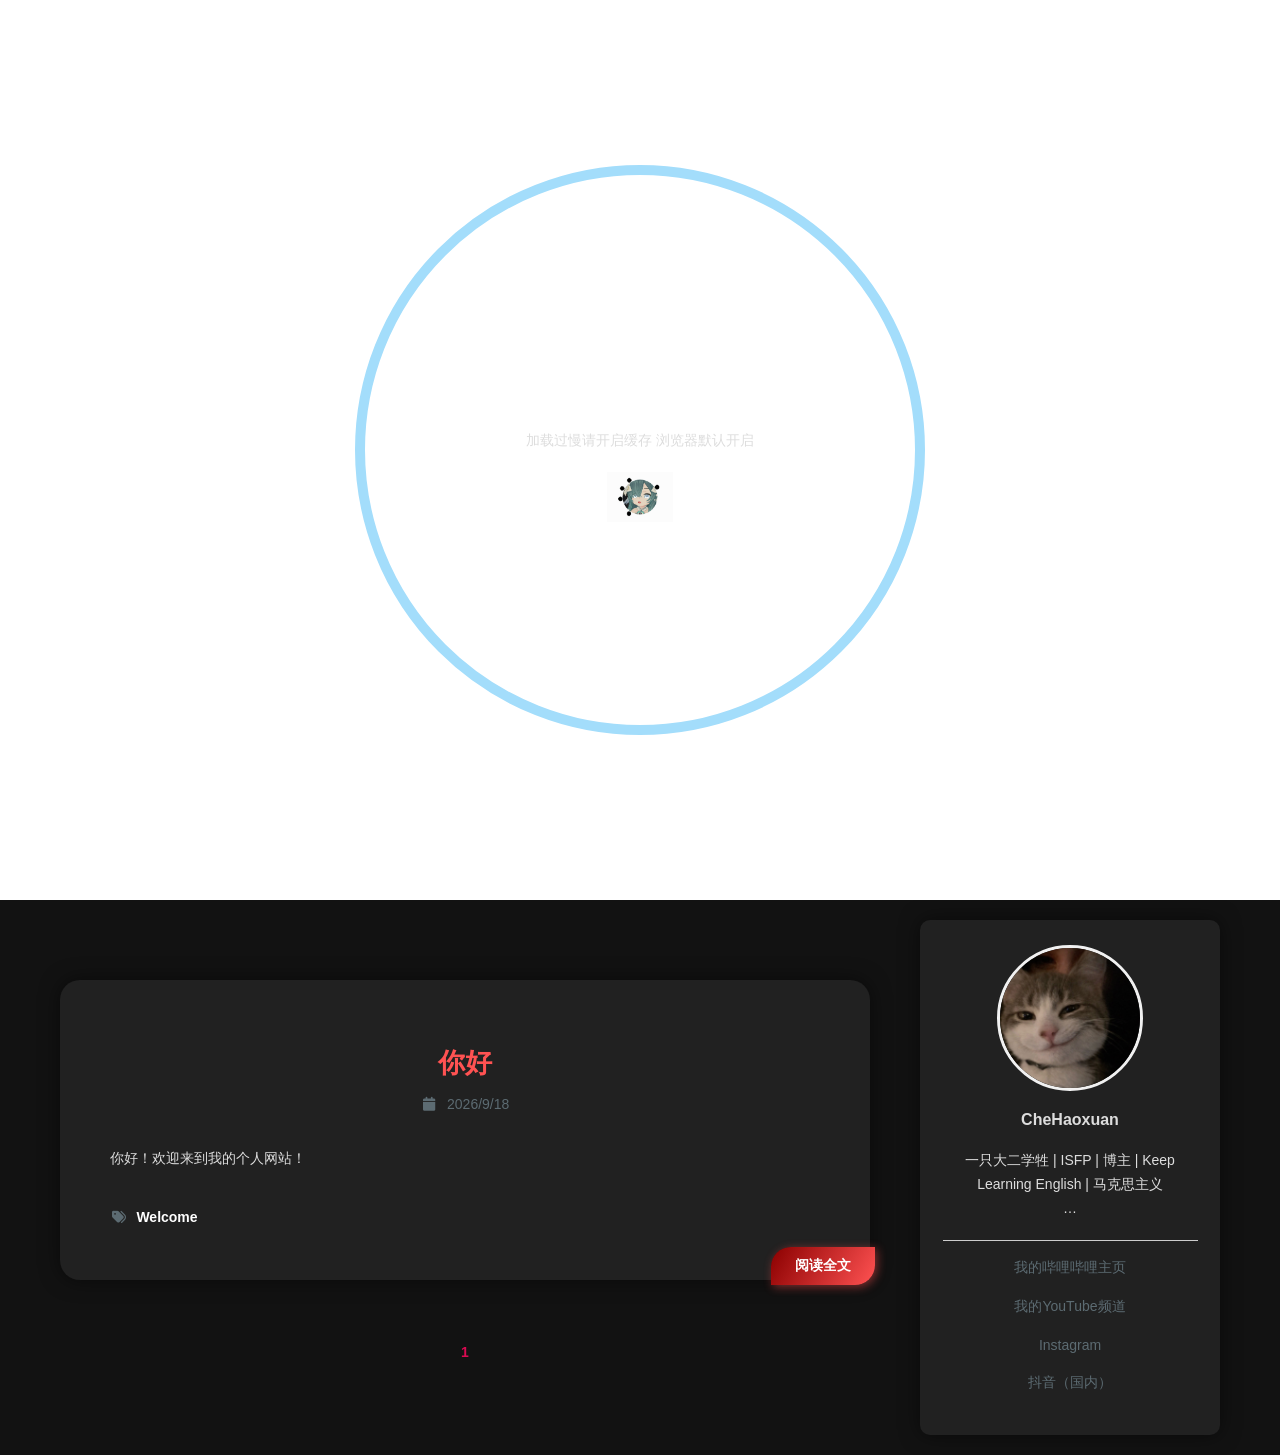
==== index.html @ 2964b4af "Site updated: 2026-09-19 12:58:02" ====
<!DOCTYPE html>
<html lang="zh">
<head>
    <meta charset="utf-8" />
    <title>Che&#39;s Terminal</title>
    <meta name="author" content="CheHaoxuan" />
    <meta name="description" content="向着星辰与深渊，欢迎来到车车的个人博客网站。" />
    <meta name="keywords" content="" />
    <meta
        name="viewport"
        content="width=device-width, initial-scale=1.0, maximum-scale=1.0, user-scalable=0"
    />
    <link rel="icon" href="/images/avatar.jpg" />
    <link rel="preconnect" href="https://s4.zstatic.net" />
<script src="https://s4.zstatic.net/ajax/libs/vue/3.3.7/vue.global.prod.min.js"></script>
<link rel="stylesheet" href="https://s4.zstatic.net/ajax/libs/font-awesome/6.4.2/css/all.min.css" />
<link rel="preconnect" href="https://fonts.googleapis.cn" />
<link rel="preconnect" href="https://fonts.gstatic.cn" crossorigin />
<link
    rel="stylesheet"
    href="https://fonts.googleapis.cn/css2?family=Fira+Code:wght@400;500;600;700&family=Lexend:wght@400;500;600;700;800;900&family=Noto+Sans+SC:wght@400;500;600;700;800;900&display=swap"
/>
<script> const mixins = {}; </script>

<script src="https://polyfill.alicdn.com/v3/polyfill.min.js?features=default"></script>


<script src="https://s4.zstatic.net/ajax/libs/highlight.js/11.9.0/highlight.min.js"></script>
<script src="https://s4.zstatic.net/ajax/libs/highlightjs-line-numbers.js/2.8.0/highlightjs-line-numbers.min.js"></script>
<link
    rel="stylesheet"
    href="https://s4.zstatic.net/ajax/libs/highlight.js/11.9.0/styles/github.min.css"
/>
<script src="/js/lib/highlight.js"></script>



<script src="/js/lib/preview.js"></script>





<script src="/js/lib/home.js"></script>

<link rel="stylesheet" href="/css/main.css" />

<meta name="generator" content="Hexo 8.1.2"></head>
<body>
    <div id="layout">
        <transition name="fade">
            <div id="loading" v-show="loading">
                <div id="loading-circle">
                    <h2>LOADING</h2>
                    <p>加载过慢请开启缓存 浏览器默认开启</p>
                    <img src="/images/loading.gif" />
                </div>
            </div>
        </transition>
        <div id="menu" :class="{ hidden: hiddenMenu, 'menu-color': menuColor}">
    <nav id="desktop-menu">
        <a class="title" href="/">
            <span>CHE&#39;S TERMINAL</span>
        </a>
        
        <a href="/">
            <i class="fa-solid fa-house fa-fw"></i>
            <span>&ensp;主页</span>
        </a>
        
        <a href="/archives">
            <i class="fa-solid fa-box-archive fa-fw"></i>
            <span>&ensp;所有文章</span>
        </a>
        
        <a href="/categories">
            <i class="fa-solid fa-bookmark fa-fw"></i>
            <span>&ensp;书签页</span>
        </a>
        
        <a href="/about">
            <i class="fa-solid fa-id-card fa-fw"></i>
            <span>&ensp;关于本站</span>
        </a>
        
    </nav>
    <nav id="mobile-menu">
        <div class="title" @click="showMenuItems = !showMenuItems">
            <i class="fa-solid fa-bars fa-fw"></i>
            <span>&emsp;CHE&#39;S TERMINAL</span>
        </div>
        <transition name="slide">
            <div class="items" v-show="showMenuItems">
                
                <a href="/">
                    <div class="item">
                        <div style="min-width: 20px; max-width: 50px; width: 10%">
                            <i class="fa-solid fa-house fa-fw"></i>
                        </div>
                        <div style="min-width: 100px; max-width: 150%; width: 20%">主页</div>
                    </div>
                </a>
                
                <a href="/archives">
                    <div class="item">
                        <div style="min-width: 20px; max-width: 50px; width: 10%">
                            <i class="fa-solid fa-box-archive fa-fw"></i>
                        </div>
                        <div style="min-width: 100px; max-width: 150%; width: 20%">所有文章</div>
                    </div>
                </a>
                
                <a href="/categories">
                    <div class="item">
                        <div style="min-width: 20px; max-width: 50px; width: 10%">
                            <i class="fa-solid fa-bookmark fa-fw"></i>
                        </div>
                        <div style="min-width: 100px; max-width: 150%; width: 20%">书签页</div>
                    </div>
                </a>
                
                <a href="/about">
                    <div class="item">
                        <div style="min-width: 20px; max-width: 50px; width: 10%">
                            <i class="fa-solid fa-id-card fa-fw"></i>
                        </div>
                        <div style="min-width: 100px; max-width: 150%; width: 20%">关于本站</div>
                    </div>
                </a>
                
            </div>
        </transition>
    </nav>
</div>
<transition name="fade">
    <div id="menu-curtain" @click="showMenuItems = !showMenuItems" v-show="showMenuItems"></div>
</transition>

        <div id="main" :class="loading ? 'into-enter-from': 'into-enter-active'">
            <div id="home-head">
    <div
        id="home-background"
        ref="homeBackground"
        data-images="/images/background.jpg"
    ></div>
    <div id="home-info" @click="homeClick">
        <span class="loop"></span>
        <span class="loop"></span>
        <span class="loop"></span>
        <span class="loop"></span>
        <span class="info">
            <div class="wrap">
                <h1>Che&#39;s Terminal</h1>
                <h3>Welcome to the Website of Che</h3>
                <h5>向着星辰与深渊，欢迎来到车车的个人博客网站。</h5>
            </div>
        </span>
    </div>
</div>
<div
    id="home-posts-wrap"
    ref="homePostsWrap"
    true
>
    <div id="home-posts">
        

<div class="post">
    <a href="/2026/09/18/%E4%BD%A0%E5%A5%BD%E5%91%80/">
        <h2 class="post-title">你好</h2>
    </a>
    <div class="category-and-date">
        
        <span class="date">
            <span class="icon">
                <i class="fa-solid fa-calendar fa-fw"></i>
            </span>
            2026/9/18
        </span>
        
        
    </div>
    <div class="description">
        <div class="content" v-pre>
            
            <p>你好！欢迎来到我的个人网站！</p>

            
        </div>
    </div>
    <div class="post-tags">
        
        <span class="icon">
            <i class="fa-solid fa-tags fa-fw"></i>
        </span>
        
        
        
        <span class="tag">
            
            <a href="/tags/Welcome/" style="color: #ffffff">Welcome</a>
        </span>
        
    </div>
    <a href="/2026/09/18/%E4%BD%A0%E5%A5%BD%E5%91%80/" class="go-post">阅读全文</a>
</div>


        <div class="page-current">
    
    <span class="current">1</span>
    
    
    
    
</div>

    </div>
    
    <div id="home-card">
        <div id="card-style">
    <div id="card-div">
        <div class="avatar">
            <img src="/images/avatar.jpg" alt="avatar" />
        </div>
        <div class="name">CheHaoxuan</div>
        <div class="description">
            <p>一只大二学牲 | ISFP | 博主 | Keep Learning English | 马克思主义<br>…</p>

        </div>
        
        
        <div class="friend-links">
            
            <div class="friend-link">
                <a target="_blank" rel="noopener" href="https://space.bilibili.com/166542404">我的哔哩哔哩主页</a>
            </div>
            
            <div class="friend-link">
                <a target="_blank" rel="noopener" href="https://www.youtube.com/@CheHaoxuan">我的YouTube频道</a>
            </div>
            
            <div class="friend-link">
                <a target="_blank" rel="noopener" href="https://www.instagram.com/chehaoxuan0328">Instagram</a>
            </div>
            
            <div class="friend-link">
                <a target="_blank" rel="noopener" href="https://v.douyin.com/QhON5Tm0ZVA/">抖音（国内）</a>
            </div>
            
        </div>
        
    </div>
</div>

    </div>
    
</div>

            <footer id="footer">
    <div id="footer-wrap">
        <div>
            &copy;
            2022 - 2026 Che&#39;s Terminal
            <span id="footer-icon">
                <i class="fa-solid fa-font-awesome fa-fw"></i>
            </span>
            &commat;CheHaoxuan
        </div>
        <div>
            Based on the <a target="_blank" rel="noopener" href="https://hexo.io">Hexo Engine</a> &amp;
            <a target="_blank" rel="noopener" href="https://github.com/theme-particlex/hexo-theme-particlex">ParticleX Theme</a>
        </div>
        
    </div>
</footer>

        </div>
        
        <transition name="fade">
            <div id="preview" ref="preview" v-show="previewShow">
                <img id="preview-content" ref="previewContent" />
            </div>
        </transition>
        
    </div>
    <script src="/js/main.js"></script>
    
</body>
</html>
---- css/main.css ----
#archives {
    margin: auto;
    margin-top: 100px;
    padding: 20px;
}
#archives .categories-tags {
    margin: auto;
    margin-bottom: 50px;
    max-width: 900px;
    text-align: center;
    width: 100%;
}
#archives .categories-tags span {
    display: inline-block;
    margin: 10px;
}
#archives .categories-tags span .icon {
    color: #fff;
    margin-left: 0;
    margin-right: 10px;
}
#archives .categories-tags span a {
    border: #ffffff80 1px solid;
    border-radius: 10px;
    color: #fff;
    padding: 10px 15px;
    transition: background 0.25s, border 0.25s, color 0.25s;
}
#archives .categories-tags span a:hover {
    background: #fff !important;
    border: #a5c2f5 1px solid;
    color: #5c6b72;
}
#archives .category,
#archives .tags .tag,
.article .info .category,
.article .info .tags,
.article .info .tags .tag {
    display: inline-block;
    margin-right: 10px;
}
#archives h3 {
    margin: 10px 0;
}
#crypto {
    margin: 50px 0;
}
#crypto.failure {
    border-color: #ea4a5a;
    color: #ea4a5a;
}
#crypto.failure:focus {
    box-shadow: 0 0 0 3px #ea4a5a4d;
}
#crypto.success {
    border-color: #34d058;
    color: #34d058;
}
#footer {
    display: none !important; /* 新增：用最高优先级直接让整个页脚区域消失 */
    font-size: 14px;
    margin-top: 150px;
    padding-bottom: 20px;
    /* ...后面保留... */
}
#footer #footer-icon {
    color: #66afef;
    display: inline-block;
    font-size: 18px;
    margin: 0 10px;
}
#footer #footer-wrap {
    display: none
    border-top: 1px solid #aaa;
    color: #5c6b72;
    margin: auto;
    width: 900px;
}
#footer #footer-wrap div {
    margin: 15px;
}
#home-card {
    width: 300px;
}
#home-card #card-style {
    background: #212121;
    border: none;
    border-radius: 10px;
    box-shadow: 0 0 20px #00000080;
    display: flex;
    flex-direction: column;
    max-height: 80vh;
    justify-content: center;
    overflow: auto;
    position: sticky;
    text-align: center;
    top: 10vh;
    width: 300px;
}
#home-card #card-div {
    overflow: auto;
    padding: 25px 0;
}
#home-card #card-div .avatar {
    border: #f1f1f1 solid 3px;
    border-radius: 50%;
    height: 140px;
    margin: auto;
    text-align: center;
    width: 140px;
}
#home-card #card-div .avatar img {
    border-radius: 50%;
    height: 100%;
    width: 100%;
}
#home-card #card-div .avatar:hover img {
    transform: rotate(360deg);
}
#home-card #card-div .description {
    margin: 20px auto;
    width: 85%;
}
#home-card #card-div .friend-links .friend-link {
    margin-bottom: 5px;
}
#home-card #card-div .friend-links a {
    border-radius: 5px;
    color: #5c6b72;
    display: block;
    padding: 8px 0;
}
#home-card #card-div .icon-links .icon-link {
    margin: 5px;
}
#home-card #card-div .icon-links a {
    border-radius: 5px;
    color: #5c6b72;
    font-size: 18px;
    padding: 5px;
}
#home-card #card-div .icon-links a:hover,
#home-card #card-div .friend-links a:hover,
#home-posts .page-current .page-num:hover {
    background: #66afef;
    color: #fff;
}
#home-card #card-div .icon-links,
#home-card #card-div .friend-links {
    border-top: #cdcdcd solid 1px;
    margin: 10px auto;
    padding-top: 10px;
    width: 85%;
}
#home-card #card-div .name {
    font-size: 16px;
    font-weight: bold;
    margin: 20px auto;
}
#home-head {
    display: flex;
    height: 100vh;
    width: 100vw;
}
#home-head #home-background {
    background-position: center;
    background-repeat: no-repeat;
    background-size: cover;
    height: 100vh;
    left: 0;
    position: absolute;
    top: 0;
    width: 100vw;
    z-index: -1;
}
#home-head #home-info .info {
    align-items: center;
    border-radius: 50%;
    display: flex;
    justify-content: center;
    text-align: center;
}
#home-head #home-info .loop:nth-child(1) {
    animation: loop1 10s linear infinite;
    background: #fff;
    border-radius: 38% 62% 63% 37%/41% 44% 56% 59%;
    opacity: 0.3;
    transform: rotate(30deg);
}
#home-head #home-info .loop:nth-child(2) {
    animation: loop2 15s linear infinite;
    background: #fff;
    border-radius: 38% 62% 63% 37%/41% 44% 56% 59%;
    opacity: 0.45;
    transform: rotate(60deg);
}
#home-head #home-info .loop:nth-child(3) {
    animation: loop3 10s linear infinite;
    background: #fff;
    border-radius: 38% 62% 63% 37%/41% 44% 56% 59%;
    opacity: 0.3;
    transform: rotate(90deg);
}
#home-head #home-info .loop:nth-child(4) {
    animation: loop4 15s linear infinite;
    background: #fff;
    border-radius: 38% 62% 63% 37%/41% 44% 56% 59%;
    opacity: 0.45;
    transform: rotate(120deg);
}
#home-head #home-info,
#home-posts {
    margin: auto;
}
#home-posts .page-current {
    align-items: center;
    display: flex;
    font-weight: bold;
    justify-content: center;
    margin-top: 50px;
    text-align: center;
    width: 100%;
}
#home-posts .page-current .current {
    border-radius: 5px;
    color: #da0a51;
    display: inline-block;
    height: 35px;
    line-height: 35px;
    margin: 0 7px;
    padding: 5px;
    width: 35px;
}
#home-posts .page-current .page-num,
#home-posts .page-current .page-omit {
    border-radius: 5px;
    display: inline-block;
    height: 35px;
    line-height: 35px;
    margin: 0 7px;
    padding: 5px;
    width: 35px;
}
#home-posts .page-current a {
    color: #999;
}
#home-posts .post {
    background: #212121;
    border-radius: 20px;
    box-shadow: 0 0 20px #00000080;
    transition: box-shadow 0.25s, transform 0.25s;
}
#home-posts .post .category-and-date {
    color: #5c6b72;
    margin-top: 15px;
    text-align: center;
    width: 100%;
}
#home-posts .post .category-and-date .category {
    display: inline-block;
    margin-right: 25px;
}
#home-posts .post .category-and-date .category a,
#archives a,
#archives .tag-icon,
#archives .item-time,
#archives .categories-tags span a:hover .icon,
.article .info a {
    color: #5c6b72;
}
#home-posts .post .category-and-date .date,
#archives .tags,
#menu #desktop-menu a span {
    display: inline-block;
}
#home-posts .post .category-and-date .special {
    display: inline-block;
    margin-left: 25px;
}
#home-posts .post .go-post {
    background: linear-gradient(120deg, #8b0000 0%, #ff5252 100%);
    border: 0;
    border-radius: 20px 0;
    bottom: -5px;
    box-shadow: 2px 2px 10px 0 #ff52527a;
    color: #fff;
    font-size: 14px;
    font-weight: bold;
    padding: 10px 24px;
    position: absolute;
    right: -5px;
    transition: box-shadow 0.25s ease-out, right 0.25s ease-out;
}
#home-posts .post .go-post:hover {
    box-shadow: -2px -2px 10px 0 #9abbf77a;
    right: -7px;
}
#home-posts .post .post-tags .tag {
    display: inline-block;
    font-weight: bold;
    margin-right: 10px;
}
#home-posts .post .post-tags a {
    font-size: 14px;
}
#home-posts .post .post-tags,
#archives .info,
.article .info {
    line-height: 1.7;
}
#home-posts .post-title {
    color: #ff5252;
    text-align: center;
}
#home-posts .post:hover {
    box-shadow: 0 0 5px #d9d9d9;
    transform: translate(-5px, -5px);
}
#home-posts-wrap {
    background: transparent;
    border-radius: 10px;
    display: flex;
    margin: auto;
    padding: 20px;
}
#home-posts-wrap,
#archives,
.article,
#footer #footer-wrap {
    box-sizing: border-box;
}
#loading {
    align-items: center;
    background: #fff;
    display: flex;
    flex-direction: column;
    height: 100vh;
    justify-content: center;
    left: 0;
    position: fixed;
    top: 0;
    width: 100vw;
    word-break: keep-all;
    z-index: 2147483647;
}
#loading h2,
#loading p,
#loading img {
    margin: 10px;
}
#loading img {
    border-radius: 0;
    height: 50px;
}
#loading-circle {
    align-items: center;
    border: 10px solid #a3ddfb;
    border-radius: 50%;
    display: flex;
    flex-direction: column;
    height: 50vmin;
    justify-content: center;
    padding: 50px;
    text-align: center;
    width: 50vmin;
}
#main {
    margin-right: calc(100% - 100vw);
}
#menu {
    background: #c62828;
    box-shadow: 0 -1px 10px 0 #9e9e9e4d;
    font-weight: bold;
    line-height: 50px;
    position: fixed;
    top: 0;
    transition: background 0.25s ease-out, top 0.25s ease-out;
    width: 100vw;
    z-index: 1004;
}
#menu #desktop-menu {
    height: 50px;
}
#menu #desktop-menu .title {
    color: #fff;
    display: inline-block;
    margin-left: 60px;
    margin-right: 5px;
}
#menu #desktop-menu a {
    color: #fff;
    display: inline-block;
    margin-left: 30px;
}
#menu #mobile-menu {
    min-height: 50px;
    text-align: center;
}
#menu #mobile-menu .items {
    padding: 10px 0 20px;
    z-index: 1002;
}
#menu #mobile-menu .items .item {
    display: flex;
    justify-content: center;
    margin: auto;
    min-width: 200px;
    width: 80%;
}
#menu #mobile-menu .items a {
    color: #fff; /* 将这里的 #555 改为 #fff (纯白) */
}
#menu #mobile-menu .title {
    color: #fff; /* 将这里的 #555 改为 #fff (纯白) */
    cursor: pointer;
    z-index: 1003;
}
#menu-curtain {
    background: #0003;
    height: 100%;
    left: 0;
    position: fixed;
    top: 0;
    width: 100%;
    z-index: 1001;
}
#menu.hidden {
    top: -50px;
}
#menu.menu-color {
    background: #0003;
}
#menu.menu-color #desktop-menu a,
#menu.menu-color #mobile-menu a,
#menu.menu-color #mobile-menu .title {
    color: #fff;
}
#preview {
    align-items: center;
    background-color: #fffc;
    display: flex;
    height: 100vh;
    justify-content: center;
    left: 0;
    position: fixed;
    top: 0;
    width: 100vw;
    z-index: 1005;
}
#preview-content {
    box-shadow: 0 0 50px 10px #d9d9d980;
    margin: auto;
    max-height: 95%;
    max-width: 95%;
}
#search-bar {
    margin-bottom: 50px;
    z-index: 1000;
}
#timeline-wrap {
    display: flex;
    flex-direction: column-reverse;
}
* {
    margin: 0;
    padding: 0;
    position: relative;
    scrollbar-color: #8ab5ff #e6efff;
    scrollbar-width: thin;
    word-wrap: break-word;
}
.article {
    background: #212121; /* 新增：深灰卡片背景 */
    border-radius: 20px; /* 新增：圆角 */
    box-shadow: 0 0 20px #00000080; /* 新增：黑色半透明阴影 */
    font-size: 15px;
    margin: auto;
    margin-top: 100px;
    padding: 40px; /* 原来是 20px，加大让文字不贴边 */
}
.article .content {
    margin: 50px 0;
}
.article .info .date {
    color: #5c6b72;
    display: inline-block;
    margin-right: 10px;
}
.code-content {
    font-size: 13px;
    line-height: 2;
    overflow: auto;
    padding: 50px 30px 20px;
    white-space: pre;
}
.comment iframe,
body::-webkit-scrollbar-track {
    border-radius: 0;
}
.content {
    transition: opacity 0.25s;
}
.content img,
.content video,
.content audio,
.content iframe {
    display: block;
    marqn: 15px auto;
    max-width: 75%;
}
.copycode {
    color: #5c6b72;
    position: absolute;
    right: 0;
    top: 0;
}
.copycode i {
    padding: 15px;
    position: absolute;
    right: 0;
    top: 0;
    transition: transform 0.25s;
}
.copycode.copied i {
    transform: scale(1.25);
}
.copycode.copied i:first-child,
.copycode:not(.copied) i:last-child {
    opacity: 0;
}
.fade-enter-active,
.fade-leave-active {
    transition: opacity 0.3s;
}
.fade-enter-from,
.fade-leave-to {
    opacity: 0;
}
.hljs-ln-code {
    padding-left: 20px !important;
}
.hljs-ln-numbers {
    border-right: 1px solid #ccc;
    color: #ccc;
    padding-right: 10px !important;
    text-align: right;
    vertical-align: top;
}
.icon {
    color: #5c6b72;
    margin-right: 5px;
}
.input {
    background: #f6f8fa;
    border: 1px solid #d0d7de;
    border-radius: 50px;
    box-sizing: border-box;
    color: #000;
    display: block;
    font-size: 15px;
    height: 50px;
    text-indent: 20px;
    transition: background 0.25s, border 0.25s, box-shadow 0.25s;
    width: 100%;
}
.input:focus {
    background: #fff;
    border-color: #0969da;
    box-shadow: 0 0 0 3px #0969da4d;
    outline: none;
}
.input:hover {
    background: #fff;
}
.into-enter-active {
    transition: opacity 0.5s, transform 0.5s;
}
.into-enter-from {
    opacity: 0;
    transform: scale(1.1);
}
.katex {
    white-space: normal !important;
}
.language {
    background: linear-gradient(to right, #ed6ea0 0%, #ec8c69 100%);
    border-radius: 0 0 10px 10px;
    box-shadow: 1px 1px 0.75rem #ed6ea14d;
    color: #fff;
    font-size: 12px;
    font-weight: bold;
    left: 30px;
    padding: 10px 15px;
    position: absolute;
    top: 0;
}
.page-num,
.icon-link a,
.friend-link a {
    transition: background 0.25s, color 0.25s;
}
.page-num:hover,
.icon-link a:hover,
.friend-link a:hover,
.categories-tags a:hover,
.go-post:hover {
    opacity: 1;
}
.slide-enter-active,
.slide-leave-active {
    transition: margin-top 0.3s, opacity 0.3s;
}
.slide-enter-from,
.slide-leave-to {
    margin-top: -300px;
    opacity: 0;
}
.timeline {
    margin-bottom: 30px;
    transition: margin-top 0.5s, opacity 0.3s, visibility 0.3s;
}
.timeline-content {
    background: #212121; /* 原来是 #fff，改为深灰 */
    border: none;        /* 原来是 1px solid #0002，去掉多余边框 */
    border-radius: 3px;
    margin-left: 17.5px;
    padding: 24px;
    transition: box-shadow 0.5s;
}
.timeline-content:hover {
    box-shadow: 0 2px 8px #00000017;
}
.timeline-tail {
    background: #212121;       /* 原来是 #fff，改为深灰 */
    border: 2px solid #ff5252; /* 原来是 #a5c2f5(浅蓝)，改为亮红 */
    border-radius: 50%;
    height: 7px;
    position: absolute;
    width: 7px;
}
::-webkit-scrollbar {
    height: 12px;
    width: 12px;
}
::-webkit-scrollbar-thumb {
    background: #8ab5ff
        linear-gradient(
            45deg,
            #fff6 25%,
            transparent 25%,
            transparent 50%,
            #fff6 50%,
            #fff6 75%,
            transparent 75%,
            transparent
        );
    border: 3px solid #e6efff;
    border-radius: 100px;
}
::-webkit-scrollbar-track {
    background: #e6efff;
    border-radius: 100px;
}
::selection {
    background-color: #3392ff2a;
    color: unset;
}
a {
    color: #ff5252; /* 原来是 #66afef，改为红色 */
    text-decoration: none;
}
a:hover,
.content .copycode:hover {
    opacity: 0.8;
}
audio,
button,
iframe,
img,
video,
#home-head,
#menu,
.categories-tags a,
.copycode,
.friend-link a,
.go-post,
.hljs-ln-numbers,
.icon-link a,
.katex,
.language,
.page-current {
    user-select: none;
}
b,
strong {
    font-weight: bold;
    line-height: 2.5;
}
blockquote {
    background: #d9e8ff6b;
    border-left: 3px solid #1e3e3f;
    border-radius: 3px;
    margin: 15px 0;
    overflow: auto;
    padding: 0 15px;
}
body {
    background: #121212;
    color: #dddddd;
    font: 500 14px Lexend, "Noto Sans SC", sans-serif;
    overflow-x: hidden;
    width: 100%;
}
code {
    background: #bddcf76b;
    border-radius: 4px;
    line-height: 2.5;
    padding: 4px 8px;
}
h1,
h2,
h3,
h4,
h5,
h6 {
    color: #ffffff; /* 原来是 #1e3e3f，改为白色 */
    font-weight: bold;
    margin: 15px 0;
    word-break: keep-all;
}
h1 {
    font-size: 30px;
}
h2 {
    font-size: 27px;
}
h3 {
    font-size: 24px;
}
h4 {
    font-size: 21px;
}
h5 {
    font-size: 18px;
}
h6 {
    font-size: 15px;
}
hr {
    border-style: dashed none none;
    border-width: 1.5px;
}
img,
video,
audio,
iframe {
    border-radius: 10px;
}
mark {
    background: #fff13360;
    border-radius: 4px;
    color: unset;
    line-height: 2.5;
    padding: 4px 8px;
}
p,
ul,
ol {
    line-height: 1.7;
    margin: 15px 0;
}
pre {
    border: 1px solid #ebeef5;
    border-radius: 15px;
    box-shadow: 0 2px 12px 0 #0000001a;
    margin: 25px 0;
    overflow: hidden;
    white-space: normal;
}
pre,
code,
.hljs,
.input,
.language {
    font-family: "Fira Code", "Noto Sans SC", monospace;
}
table:not(.hljs-ln) {
    margin: 15px 0;
}
table:not(.hljs-ln) td:nth-child(even) {
    background: #c7e0fb4d;
}
table:not(.hljs-ln) td:nth-child(odd) {
    background: #d9e8ff4d;
}
table:not(.hljs-ln) th {
    background: #a3ddfb;
}
table:not(.hljs-ln) tr th,
table:not(.hljs-ln) tr td {
    border-radius: 3px;
    padding: 10px 20px;
}
ul li,
ol li {
    margin: 8px 0;
}
@keyframes loop1 {
    from {
        transform: rotate(30deg);
    }
    to {
        transform: rotate(390deg);
    }
}
@keyframes loop2 {
    from {
        transform: rotate(60deg);
    }
    to {
        transform: rotate(420deg);
    }
}
@keyframes loop3 {
    from {
        transform: rotate(90deg);
    }
    to {
        transform: rotate(450deg);
    }
}
@keyframes loop4 {
    from {
        transform: rotate(120deg);
    }
    to {
        transform: rotate(480deg);
    }
}
@media (min-width: 900px) {
    #home-head #home-info .info .wrap {
        padding: 25px;
    }
    #home-head #home-info .info .wrap h1 {
        font-size: 52px;
        font-weight: bold;
        margin-bottom: 10px;
    }
    #home-head #home-info .info .wrap h3 {
        font-size: 24px;
        margin: 10px 0;
    }
    #home-head #home-info .info .wrap h5 {
        font-size: 16px;
        margin: 20px 0;
    }
    #home-head #home-info .loop {
        display: inline-block;
        height: 500px;
        position: absolute;
        width: 500px;
    }
    #home-head #home-info,
    #home-head #home-info .info {
        height: 500px;
        width: 500px;
    }
    #home-posts {
        margin-right: 50px;
        width: 850px;
    }
    #home-posts .post {
        margin-bottom: 25px;
        padding: 50px;
    }
    #home-posts .post .description {
        padding: 20px 0;
    }
    #home-posts-wrap {
        max-width: 1200px;
    }
    #menu #desktop-menu {
        display: block;
    }
    #menu #mobile-menu {
        display: none;
    }
    .article,
    #archives,
    #footer #footer-wrap {
        width: 900px;
    }
    .home-posts-wrap-no-card #home-posts {
        margin: auto;
    }
    ul,
    ol {
        padding-left: 40px;
    }
}
@media (min-width: 900px) and (max-width: 1200px) {
    #home-card {
        display: none;
    }
    #home-posts {
        width: 100%;
    }
    #home-posts-wrap,
    #archives {
        width: 800px;
    }
}
@media (max-width: 900px) {
    #home-head #home-info {
        height: 350px;
        width: 350px;
    }
    #home-head #home-info .info {
        align-items: center;
        background: #ffffffa6;
        display: flex;
        height: 350px;
        justify-content: center;
        margin: auto;
        width: 350px;
    }
    #home-head #home-info .info .wrap {
        padding: 50px;
    }
    #home-head #home-info .info .wrap h1 {
        font-size: 46px;
        margin-bottom: 10px;
    }
    #home-head #home-info .info .wrap h3 {
        font-size: 20px;
        margin: 10px 0;
    }
    #home-head #home-info .info .wrap h5 {
        font-size: 14px;
        margin: 20px 0;
    }
    #home-head #home-info .loop {
        display: none;
        height: 350px;
        position: absolute;
        width: 350px;
    }
    #home-posts {
        margin: auto;
        width: 100%;
    }
    #home-posts .post {
        margin-bottom: 30px;
        padding: 20px 30px;
    }
    #home-posts .post .description {
        padding: 20px 0;
    }
    #home-posts .post .post-tags {
        padding-right: 69px;
    }
    #home-posts-wrap,
    .article,
    #archives,
    #footer #footer-wrap {
        width: 100%;
    }
    #menu #desktop-menu,
    #home-card {
        display: none;
    }
    #menu #mobile-menu {
        display: block;
    }
    ul,
    ol {
        padding-left: 20px;
    }
}
/* 专属覆盖：将首页中央圆圈内的文字改为亮红色 */
#home-head #home-info .info .wrap h1,
#home-head #home-info .info .wrap h3,
#home-head #home-info .info .wrap h5 {
    color: #ff5252 !important; 
}
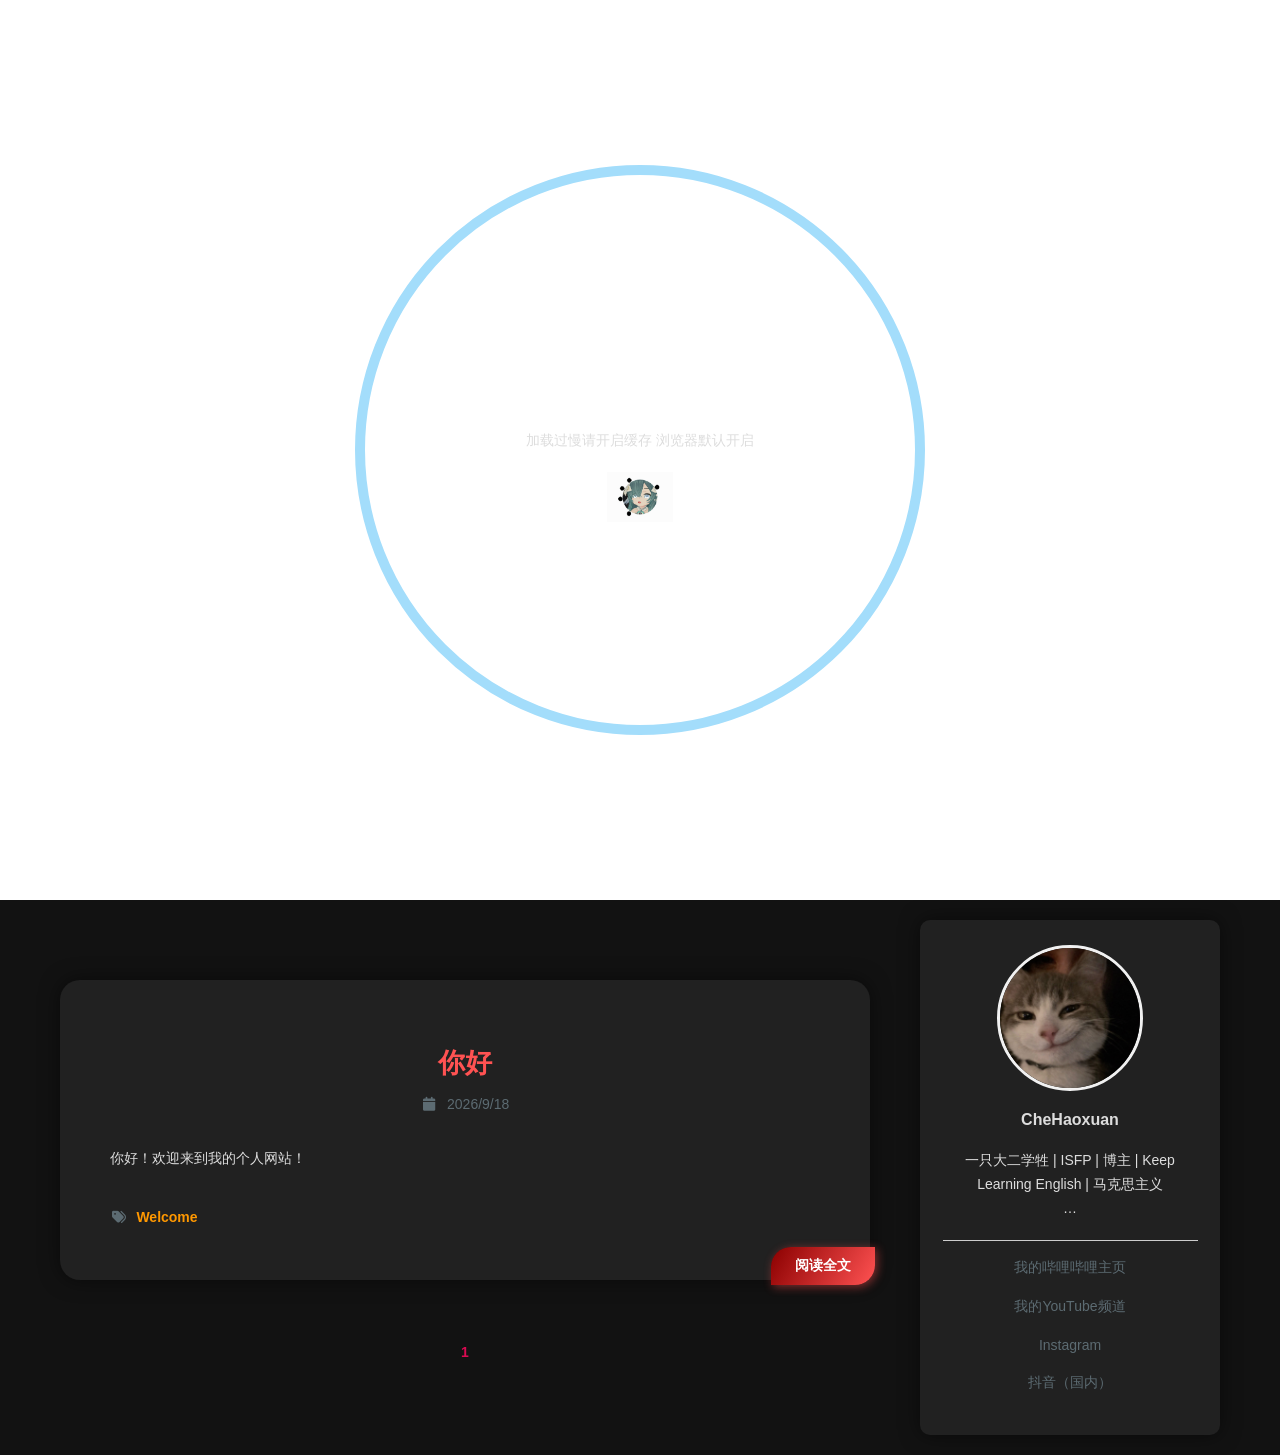
==== commit 0f18a27d: "Site updated: 2026-09-19 13:05:01" ====
--- a/index.html
+++ b/index.html
@@ -199,7 +199,7 @@
         
         <span class="tag">
             
-            <a href="/tags/Welcome/" style="color: #ffffff">Welcome</a>
+            <a href="/tags/Welcome/" style="color: #ff9800">Welcome</a>
         </span>
         
     </div>
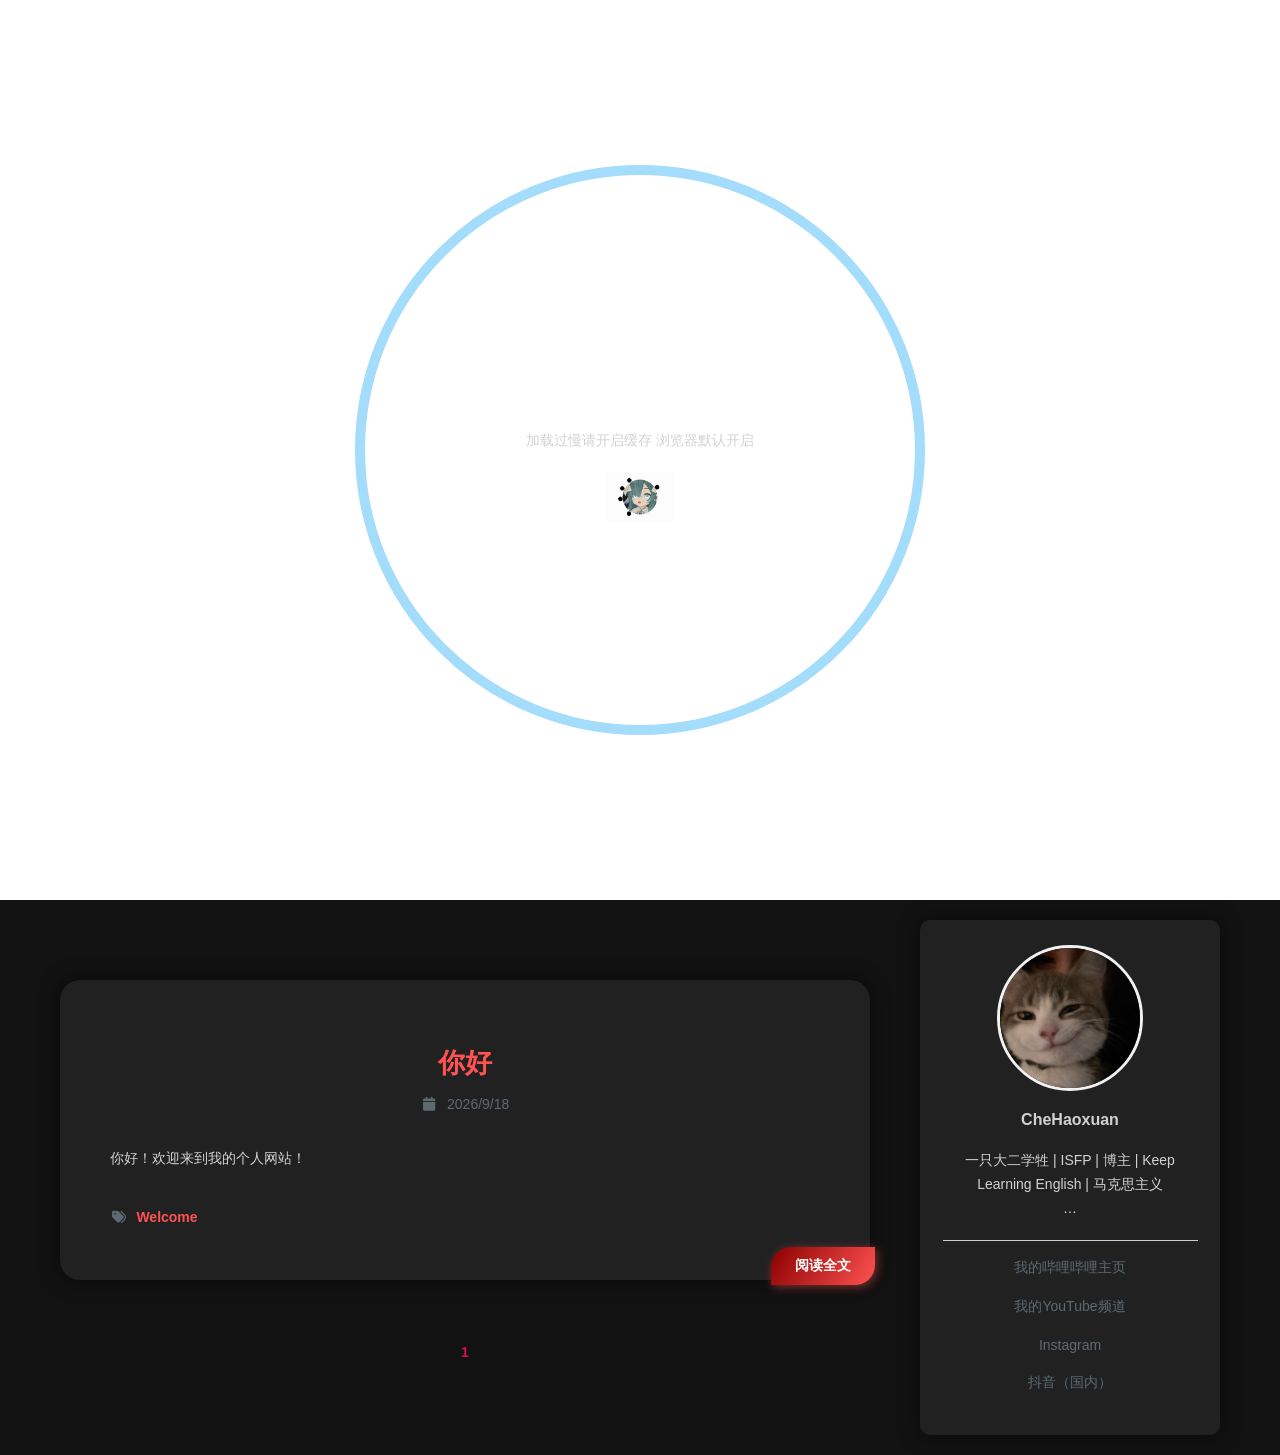
==== commit 28edad1a: "Site updated: 2026-09-19 13:35:51" ====
--- a/index.html
+++ b/index.html
@@ -199,7 +199,7 @@
         
         <span class="tag">
             
-            <a href="/tags/Welcome/" style="color: #ff9800">Welcome</a>
+            <a href="/tags/Welcome/" style="color: #ff5252">Welcome</a>
         </span>
         
     </div>
--- a/css/main.css
+++ b/css/main.css
@@ -982,4 +982,19 @@
 #home-head #home-info .info .wrap h3,
 #home-head #home-info .info .wrap h5 {
     color: #ff5252 !important; 
+}
+/* 优化 Waline 评论框文字颜色，使其更白更清晰 */
+.wl-editor, .wl-input, .wl-content p {
+    color: #eaeaea !important; /* 调高文字亮度 */
+}
+
+/* 提高输入框占位符（Placeholder）的清晰度 */
+.wl-editor::placeholder {
+    color: #888888 !important;
+    opacity: 1;
+}
+
+/* 加深博客正文默认字体颜色 */
+body {
+    color: #d2d2d2 !important; /* 让正文不再过灰 */
 }
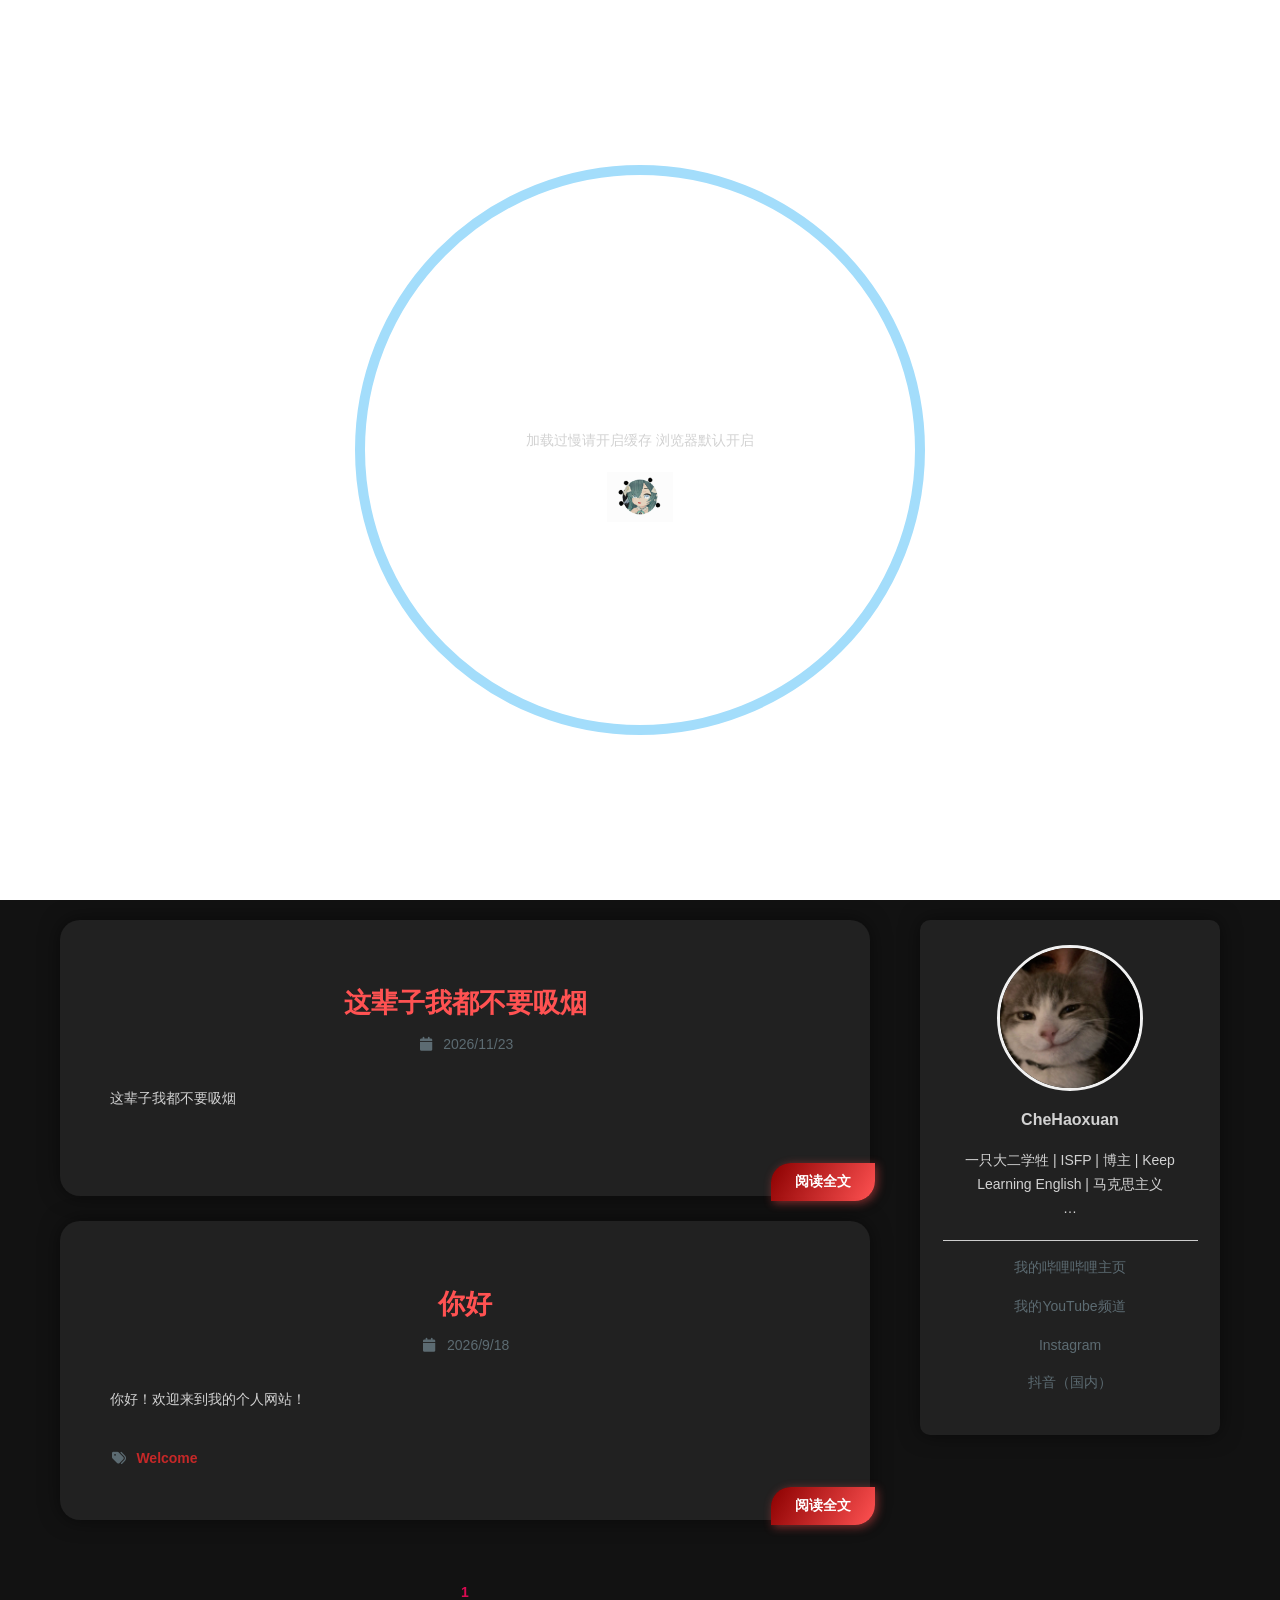
==== commit 4aa4fee9: "Site updated: 2026-11-23 01:46:16" ====
--- a/index.html
+++ b/index.html
@@ -167,6 +167,37 @@
         
 
 <div class="post">
+    <a href="/2026/11/23/%E8%BF%99%E8%BE%88%E5%AD%90%E6%88%91%E9%83%BD%E4%B8%8D%E8%A6%81%E5%90%B8%E7%83%9F/">
+        <h2 class="post-title">这辈子我都不要吸烟</h2>
+    </a>
+    <div class="category-and-date">
+        
+        <span class="date">
+            <span class="icon">
+                <i class="fa-solid fa-calendar fa-fw"></i>
+            </span>
+            2026/11/23
+        </span>
+        
+        
+    </div>
+    <div class="description">
+        <div class="content" v-pre>
+            
+            <p>这辈子我都不要吸烟</p>
+
+            
+        </div>
+    </div>
+    <div class="post-tags">
+        
+        
+        
+    </div>
+    <a href="/2026/11/23/%E8%BF%99%E8%BE%88%E5%AD%90%E6%88%91%E9%83%BD%E4%B8%8D%E8%A6%81%E5%90%B8%E7%83%9F/" class="go-post">阅读全文</a>
+</div>
+
+<div class="post">
     <a href="/2026/09/18/%E4%BD%A0%E5%A5%BD%E5%91%80/">
         <h2 class="post-title">你好</h2>
     </a>
@@ -199,7 +230,7 @@
         
         <span class="tag">
             
-            <a href="/tags/Welcome/" style="color: #ff5252">Welcome</a>
+            <a href="/tags/Welcome/" style="color: #c62828">Welcome</a>
         </span>
         
     </div>
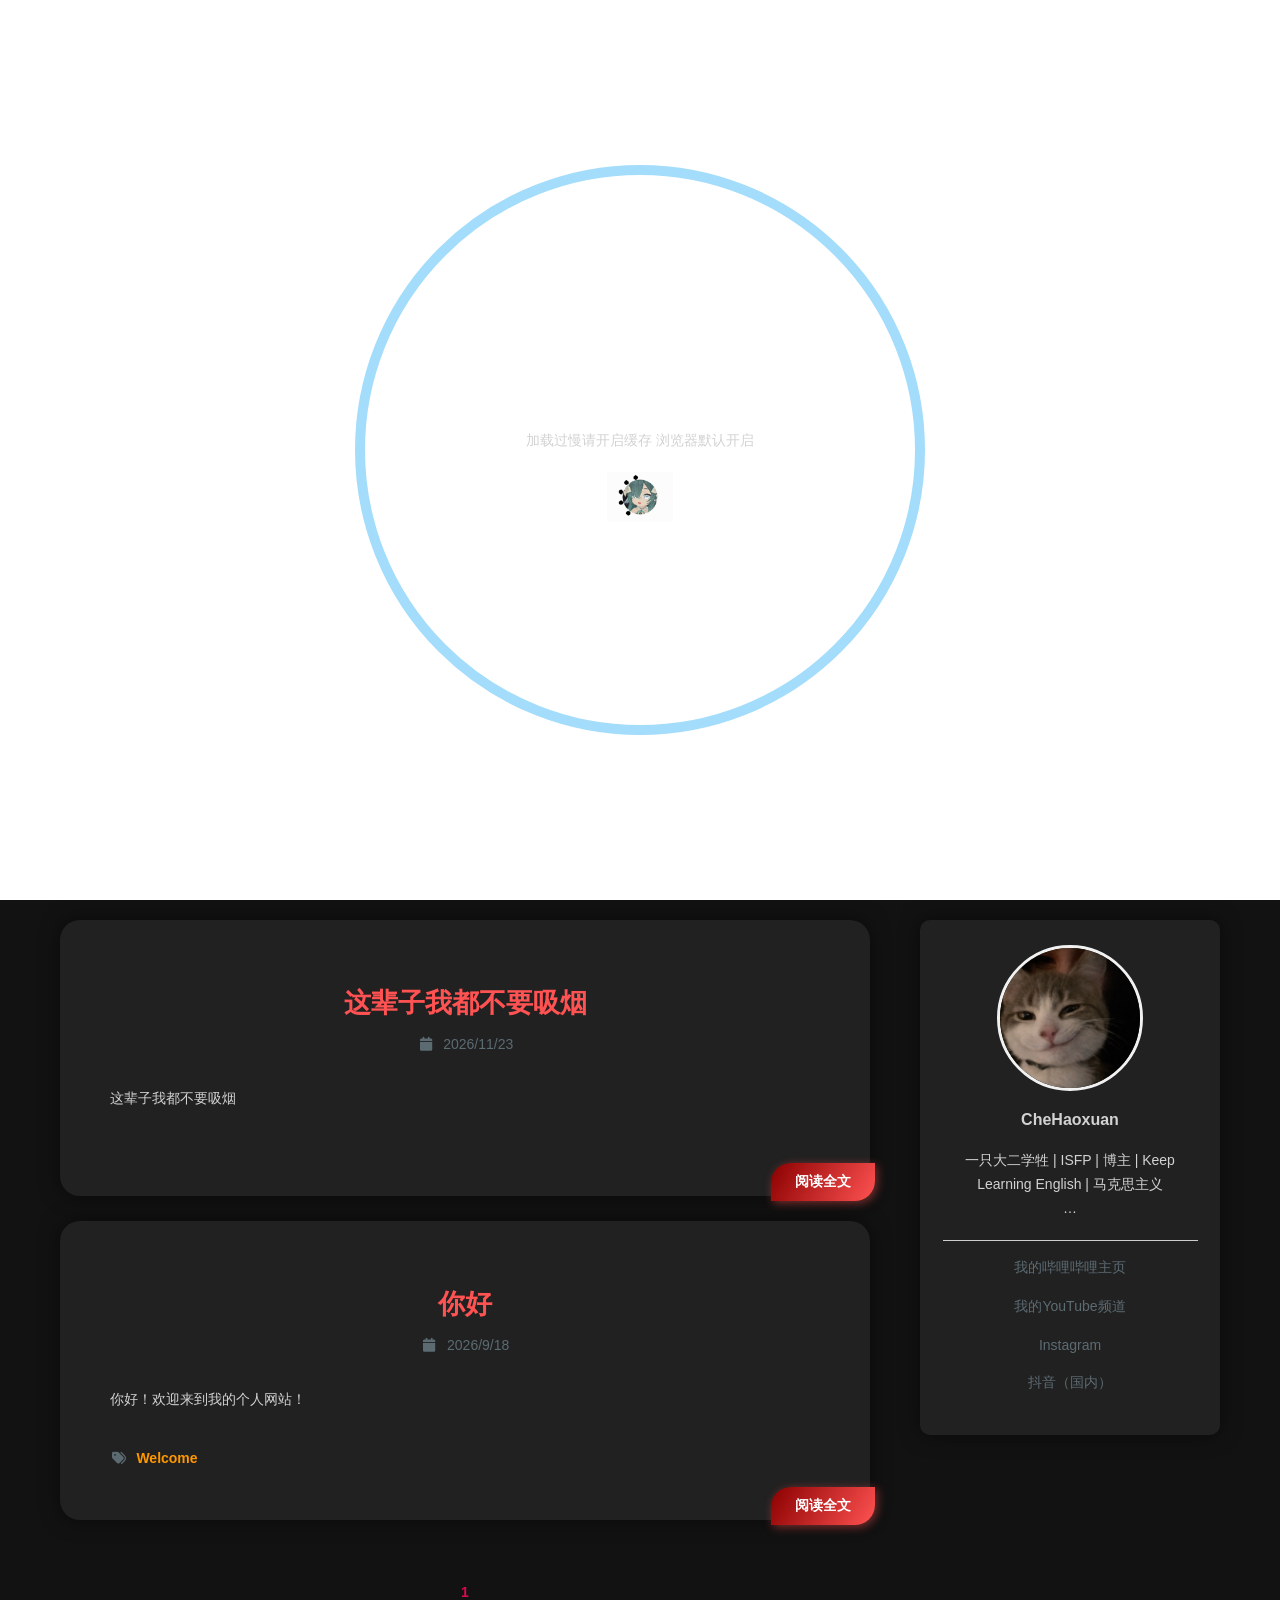
==== commit 07d193fd: "Site updated: 2026-11-23 01:54:30" ====
--- a/index.html
+++ b/index.html
@@ -79,6 +79,11 @@
             <span>&ensp;书签页</span>
         </a>
         
+        <a href="/software">
+            <i class="fa-solid fa-toolbox fa-fw"></i>
+            <span>&ensp;软件分享</span>
+        </a>
+        
         <a href="/about">
             <i class="fa-solid fa-id-card fa-fw"></i>
             <span>&ensp;关于本站</span>
@@ -117,6 +122,15 @@
                             <i class="fa-solid fa-bookmark fa-fw"></i>
                         </div>
                         <div style="min-width: 100px; max-width: 150%; width: 20%">书签页</div>
+                    </div>
+                </a>
+                
+                <a href="/software">
+                    <div class="item">
+                        <div style="min-width: 20px; max-width: 50px; width: 10%">
+                            <i class="fa-solid fa-toolbox fa-fw"></i>
+                        </div>
+                        <div style="min-width: 100px; max-width: 150%; width: 20%">软件分享</div>
                     </div>
                 </a>
                 
@@ -230,7 +244,7 @@
         
         <span class="tag">
             
-            <a href="/tags/Welcome/" style="color: #c62828">Welcome</a>
+            <a href="/tags/Welcome/" style="color: #ff9800">Welcome</a>
         </span>
         
     </div>
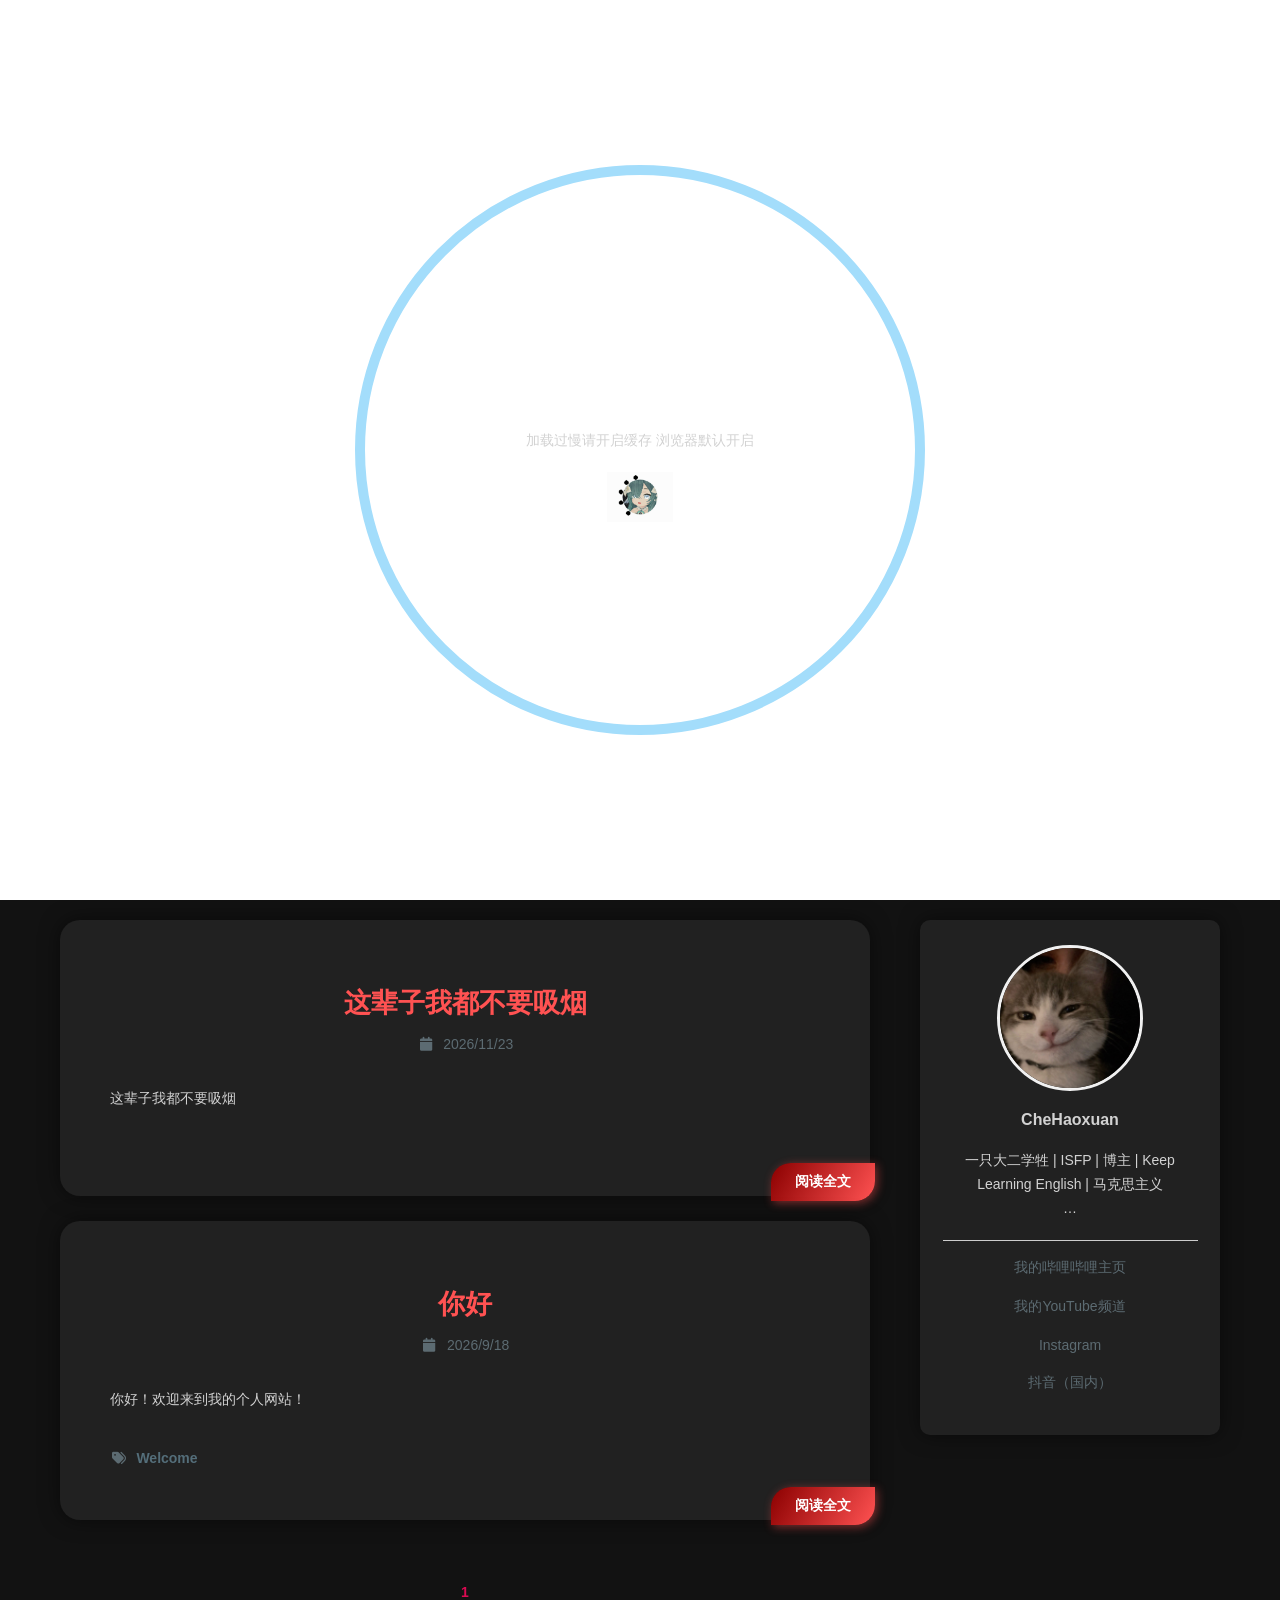
==== commit 658640d4: "Site updated: 2026-11-23 01:59:25" ====
--- a/index.html
+++ b/index.html
@@ -44,7 +44,7 @@
 
 <script src="/js/lib/home.js"></script>
 
-<link rel="stylesheet" href="/css/main.css" />
+<link rel="stylesheet" href="/css/main.css?v=20261123" />
 
 <meta name="generator" content="Hexo 8.1.2"></head>
 <body>
@@ -244,7 +244,7 @@
         
         <span class="tag">
             
-            <a href="/tags/Welcome/" style="color: #ff9800">Welcome</a>
+            <a href="/tags/Welcome/" style="color: #546e7a">Welcome</a>
         </span>
         
     </div>
--- a/css/main.css
+++ b/css/main.css
@@ -983,18 +983,519 @@
 #home-head #home-info .info .wrap h5 {
     color: #ff5252 !important; 
 }
-/* 优化 Waline 评论框文字颜色，使其更白更清晰 */
-.wl-editor, .wl-input, .wl-content p {
-    color: #eaeaea !important; /* 调高文字亮度 */
-}
-
-/* 提高输入框占位符（Placeholder）的清晰度 */
-.wl-editor::placeholder {
-    color: #888888 !important;
+/* ================= Waline v2.15.8 深色主题完整适配 ================= */
+:root {
+    --waline-white: #ffffff;
+    --waline-light-grey: #8e8e93;
+    --waline-dark-grey: #b0b0b5;
+    --waline-theme-color: #ff5252;
+    --waline-active-color: #ff6e6e;
+    --waline-color: #e5e5ea;
+    --waline-bgcolor: #1a1a1d;
+    --waline-bgcolor-light: #242428;
+    --waline-bgcolor-hover: #2c2c31;
+    --waline-border-color: #333338;
+    --waline-disable-bgcolor: #2a2a2e;
+    --waline-disable-color: #6e6e73;
+    --waline-code-bgcolor: #141416;
+    --waline-bq-color: #252529;
+    --waline-info-bgcolor: #26262a;
+    --waline-info-color: #9e9ea6;
+    --waline-border: 1px solid #333338;
+    --waline-box-shadow: 0 8px 24px rgba(0, 0, 0, 0.35);
+}
+
+#waline-container .wl-panel {
+    background: var(--waline-bgcolor) !important;
+    border-color: var(--waline-border-color) !important;
+    border-radius: 14px;
+}
+
+#waline-container .wl-header input {
+    font-size: 0.85em;
+}
+
+#waline-container .wl-editor,
+#waline-container .wl-input,
+#waline-container .wl-content,
+#waline-container .wl-content p {
+    color: #f0f0f3 !important;
+}
+
+#waline-container .wl-editor::placeholder,
+#waline-container .wl-input::placeholder {
+    color: #7d7d85 !important;
     opacity: 1;
+}
+
+#waline-container .wl-card .wl-content.expand::before {
+    background: linear-gradient(180deg, transparent, rgba(33, 33, 33, 0.95));
+}
+
+#waline-container .wl-card .wl-content.expand::after {
+    background: rgba(33, 33, 33, 0.95);
+    color: #b0b0b5;
 }
 
 /* 加深博客正文默认字体颜色 */
 body {
     color: #d2d2d2 !important; /* 让正文不再过灰 */
+}
+
+/* ================= App Store 风格软件分享专栏 ================= */
+#software-store {
+    box-sizing: border-box;
+    margin: 92px auto 60px;
+    max-width: 1020px;
+    padding: 0 22px;
+    width: 100%;
+}
+
+#software-store * {
+    box-sizing: border-box;
+}
+
+#software-store .store-hero {
+    align-items: flex-end;
+    border-bottom: 1px solid rgba(255, 255, 255, 0.08);
+    display: flex;
+    flex-wrap: wrap;
+    gap: 18px;
+    justify-content: space-between;
+    margin-bottom: 22px;
+    padding-bottom: 22px;
+}
+
+#software-store .store-eyebrow {
+    color: #ff5252;
+    font-size: 12px;
+    font-weight: 700;
+    letter-spacing: 0.14em;
+    margin-bottom: 6px;
+    text-transform: uppercase;
+}
+
+#software-store .store-title {
+    color: #ffffff;
+    font-size: 36px;
+    font-weight: 800;
+    letter-spacing: -0.02em;
+    line-height: 1.15;
+    margin: 0 0 8px;
+}
+
+#software-store .store-subtitle {
+    align-items: center;
+    color: #9a9aa2;
+    display: flex;
+    flex-wrap: wrap;
+    font-size: 14px;
+    gap: 10px;
+    line-height: 1.5;
+    margin: 0;
+}
+
+#software-store .store-total-badge {
+    background: rgba(255, 255, 255, 0.08);
+    border: 1px solid rgba(255, 255, 255, 0.08);
+    border-radius: 999px;
+    color: #d4d4d8;
+    font-size: 12px;
+    font-weight: 600;
+    padding: 2px 10px;
+}
+
+#software-store .store-search-wrap {
+    align-items: center;
+    background: #1c1c1f;
+    border: 1px solid rgba(255, 255, 255, 0.1);
+    border-radius: 999px;
+    display: flex;
+    max-width: 100%;
+    padding: 0 14px;
+    transition: border-color 0.2s, box-shadow 0.2s;
+    width: 280px;
+}
+
+#software-store .store-search-wrap:focus-within {
+    border-color: #ff5252;
+    box-shadow: 0 0 0 3px rgba(255, 82, 82, 0.18);
+}
+
+#software-store .store-search-icon {
+    color: #8e8e93;
+    font-size: 13px;
+    margin-right: 8px;
+}
+
+#software-store #store-search-input {
+    background: transparent;
+    border: none;
+    color: #f2f2f7;
+    flex: 1;
+    font-family: inherit;
+    font-size: 14px;
+    height: 40px;
+    outline: none;
+    width: 100%;
+}
+
+#software-store #store-search-input::placeholder {
+    color: #7c7c84;
+}
+
+#software-store #store-search-clear {
+    background: transparent;
+    border: none;
+    color: #8e8e93;
+    cursor: pointer;
+    font-size: 14px;
+    padding: 4px;
+}
+
+#software-store #store-search-clear:hover {
+    color: #ffffff;
+}
+
+#software-store .store-tabs {
+    display: flex;
+    flex-wrap: wrap;
+    gap: 10px;
+    margin-bottom: 30px;
+}
+
+#software-store .store-tab {
+    align-items: center;
+    background: #1c1c1f;
+    border: 1px solid rgba(255, 255, 255, 0.08);
+    border-radius: 999px;
+    color: #c7c7cc;
+    cursor: pointer;
+    display: inline-flex;
+    font-family: inherit;
+    font-size: 13px;
+    font-weight: 600;
+    gap: 7px;
+    padding: 8px 16px;
+    transition: background 0.2s, border-color 0.2s, color 0.2s, transform 0.15s;
+}
+
+#software-store .store-tab:hover {
+    background: #27272c;
+    color: #ffffff;
+}
+
+#software-store .store-tab.active {
+    background: #ff5252;
+    border-color: #ff5252;
+    box-shadow: 0 6px 18px rgba(255, 82, 82, 0.28);
+    color: #ffffff;
+}
+
+#software-store .store-section-head {
+    align-items: baseline;
+    display: flex;
+    justify-content: space-between;
+    margin-bottom: 16px;
+}
+
+#software-store .store-section-head h2 {
+    align-items: center;
+    color: #ffffff;
+    display: inline-flex;
+    font-size: 21px;
+    font-weight: 700;
+    gap: 9px;
+    margin: 0;
+}
+
+#software-store .store-section-head .shelf-icon {
+    color: #ff5252;
+    font-size: 17px;
+}
+
+#software-store .store-section-hint,
+#software-store .store-section-count {
+    color: #7c7c84;
+    font-size: 12px;
+    font-weight: 600;
+    letter-spacing: 0.08em;
+}
+
+#software-store .store-featured-section {
+    margin-bottom: 38px;
+}
+
+#software-store .store-featured-grid {
+    display: grid;
+    gap: 18px;
+    grid-template-columns: repeat(2, minmax(0, 1fr));
+}
+
+#software-store .featured-card {
+    border: 1px solid rgba(255, 255, 255, 0.09);
+    border-radius: 22px;
+    box-shadow: 0 14px 34px rgba(0, 0, 0, 0.36);
+    display: flex;
+    flex-direction: column;
+    justify-content: space-between;
+    overflow: hidden;
+    transition: transform 0.22s ease, border-color 0.22s ease, box-shadow 0.22s ease;
+}
+
+#software-store .featured-card:hover {
+    border-color: rgba(255, 82, 82, 0.35);
+    box-shadow: 0 18px 40px rgba(0, 0, 0, 0.48);
+    transform: translateY(-3px);
+}
+
+#software-store .featured-body {
+    padding: 22px 22px 18px;
+}
+
+#software-store .featured-tag {
+    color: #ff8a80;
+    display: inline-block;
+    font-size: 11px;
+    font-weight: 700;
+    letter-spacing: 0.1em;
+    margin-bottom: 6px;
+    text-transform: uppercase;
+}
+
+#software-store .featured-name {
+    color: #ffffff;
+    font-size: 24px;
+    font-weight: 800;
+    line-height: 1.25;
+    margin: 0 0 8px;
+}
+
+#software-store .featured-desc {
+    color: #c7c7cc;
+    font-size: 13.5px;
+    line-height: 1.6;
+    margin: 0;
+}
+
+#software-store .featured-footer {
+    align-items: center;
+    background: rgba(18, 18, 20, 0.72);
+    backdrop-filter: blur(12px);
+    -webkit-backdrop-filter: blur(12px);
+    border-top: 1px solid rgba(255, 255, 255, 0.07);
+    display: flex;
+    gap: 12px;
+    padding: 14px 18px;
+}
+
+#software-store .featured-app-meta {
+    flex: 1;
+    min-width: 0;
+}
+
+#software-store .featured-app-title {
+    color: #ffffff;
+    font-size: 15px;
+    font-weight: 700;
+    overflow: hidden;
+    text-overflow: ellipsis;
+    white-space: nowrap;
+}
+
+#software-store .featured-app-sub {
+    color: #9a9aa2;
+    font-size: 12px;
+    margin-top: 2px;
+    overflow: hidden;
+    text-overflow: ellipsis;
+    white-space: nowrap;
+}
+
+#software-store .store-shelf {
+    margin-bottom: 34px;
+}
+
+#software-store .store-app-grid {
+    display: grid;
+    gap: 14px;
+    grid-template-columns: repeat(2, minmax(0, 1fr));
+}
+
+#software-store .app-row {
+    align-items: center;
+    background: #1c1c1f;
+    border: 1px solid rgba(255, 255, 255, 0.07);
+    border-radius: 18px;
+    display: flex;
+    gap: 14px;
+    padding: 14px 16px;
+    transition: background 0.2s, border-color 0.2s, transform 0.2s;
+}
+
+#software-store .app-row:hover {
+    background: #232327;
+    border-color: rgba(255, 255, 255, 0.16);
+    transform: translateY(-2px);
+}
+
+#software-store .app-squircle {
+    align-items: center;
+    border-radius: 14px;
+    box-shadow: inset 0 1px 0 rgba(255, 255, 255, 0.26), 0 6px 14px rgba(0, 0, 0, 0.32);
+    color: #ffffff;
+    display: flex;
+    flex-shrink: 0;
+    font-size: 23px;
+    height: 56px;
+    justify-content: center;
+    overflow: hidden;
+    width: 56px;
+}
+
+#software-store .app-squircle-sm {
+    border-radius: 12px;
+    font-size: 19px;
+    height: 44px;
+    width: 44px;
+}
+
+#software-store .app-squircle img {
+    border-radius: 0;
+    height: 100%;
+    object-fit: cover;
+    width: 100%;
+}
+
+#software-store .app-info {
+    flex: 1;
+    min-width: 0;
+}
+
+#software-store .app-name {
+    color: #ffffff;
+    font-size: 16px;
+    font-weight: 700;
+    line-height: 1.3;
+    margin: 0 0 3px;
+    overflow: hidden;
+    text-overflow: ellipsis;
+    white-space: nowrap;
+}
+
+#software-store .app-subtitle {
+    color: #9a9aa2;
+    display: -webkit-box;
+    font-size: 12.5px;
+    line-height: 1.45;
+    margin: 0 0 7px;
+    overflow: hidden;
+    -webkit-box-orient: vertical;
+    -webkit-line-clamp: 2;
+}
+
+#software-store .app-badges {
+    display: flex;
+    flex-wrap: wrap;
+    gap: 6px;
+}
+
+#software-store .app-badge {
+    background: rgba(255, 255, 255, 0.07);
+    border-radius: 6px;
+    color: #b4b4bc;
+    font-size: 11px;
+    font-weight: 600;
+    line-height: 1.4;
+    padding: 1px 7px;
+}
+
+#software-store .app-badge-accent {
+    background: rgba(255, 82, 82, 0.14);
+    color: #ff8a80;
+}
+
+#software-store .app-action {
+    align-items: center;
+    display: flex;
+    flex-direction: column;
+    flex-shrink: 0;
+    gap: 4px;
+}
+
+#software-store .app-get-btn {
+    background: rgba(255, 82, 82, 0.15);
+    border-radius: 999px;
+    color: #ff6b6b;
+    display: inline-block;
+    font-size: 13px;
+    font-weight: 700;
+    letter-spacing: 0.04em;
+    min-width: 66px;
+    padding: 6px 16px;
+    text-align: center;
+    text-decoration: none;
+    transition: background 0.2s, color 0.2s, transform 0.15s;
+}
+
+#software-store .app-get-btn:hover {
+    background: #ff5252;
+    color: #ffffff;
+    opacity: 1;
+    transform: scale(1.03);
+}
+
+#software-store .app-price-note {
+    color: #7c7c84;
+    font-size: 10.5px;
+    line-height: 1;
+}
+
+#software-store .store-empty {
+    background: #1c1c1f;
+    border: 1px dashed rgba(255, 255, 255, 0.12);
+    border-radius: 18px;
+    color: #8e8e93;
+    margin: 24px 0 36px;
+    padding: 48px 20px;
+    text-align: center;
+}
+
+#software-store .store-empty i {
+    color: #55555d;
+    font-size: 32px;
+    margin-bottom: 12px;
+}
+
+#software-store .store-empty p {
+    margin: 0;
+}
+
+#software-store .store-comments-card {
+    background: #212121;
+    border: 1px solid rgba(255, 255, 255, 0.07);
+    border-radius: 20px;
+    box-shadow: 0 10px 28px rgba(0, 0, 0, 0.35);
+    margin-top: 40px;
+    padding: 26px 28px;
+}
+
+@media (max-width: 760px) {
+    #software-store {
+        margin-top: 76px;
+        padding: 0 14px;
+    }
+    #software-store .store-title {
+        font-size: 28px;
+    }
+    #software-store .store-search-wrap {
+        width: 100%;
+    }
+    #software-store .store-featured-grid,
+    #software-store .store-app-grid {
+        grid-template-columns: 1fr;
+    }
+    #software-store .store-comments-card {
+        padding: 20px 16px;
+    }
 }
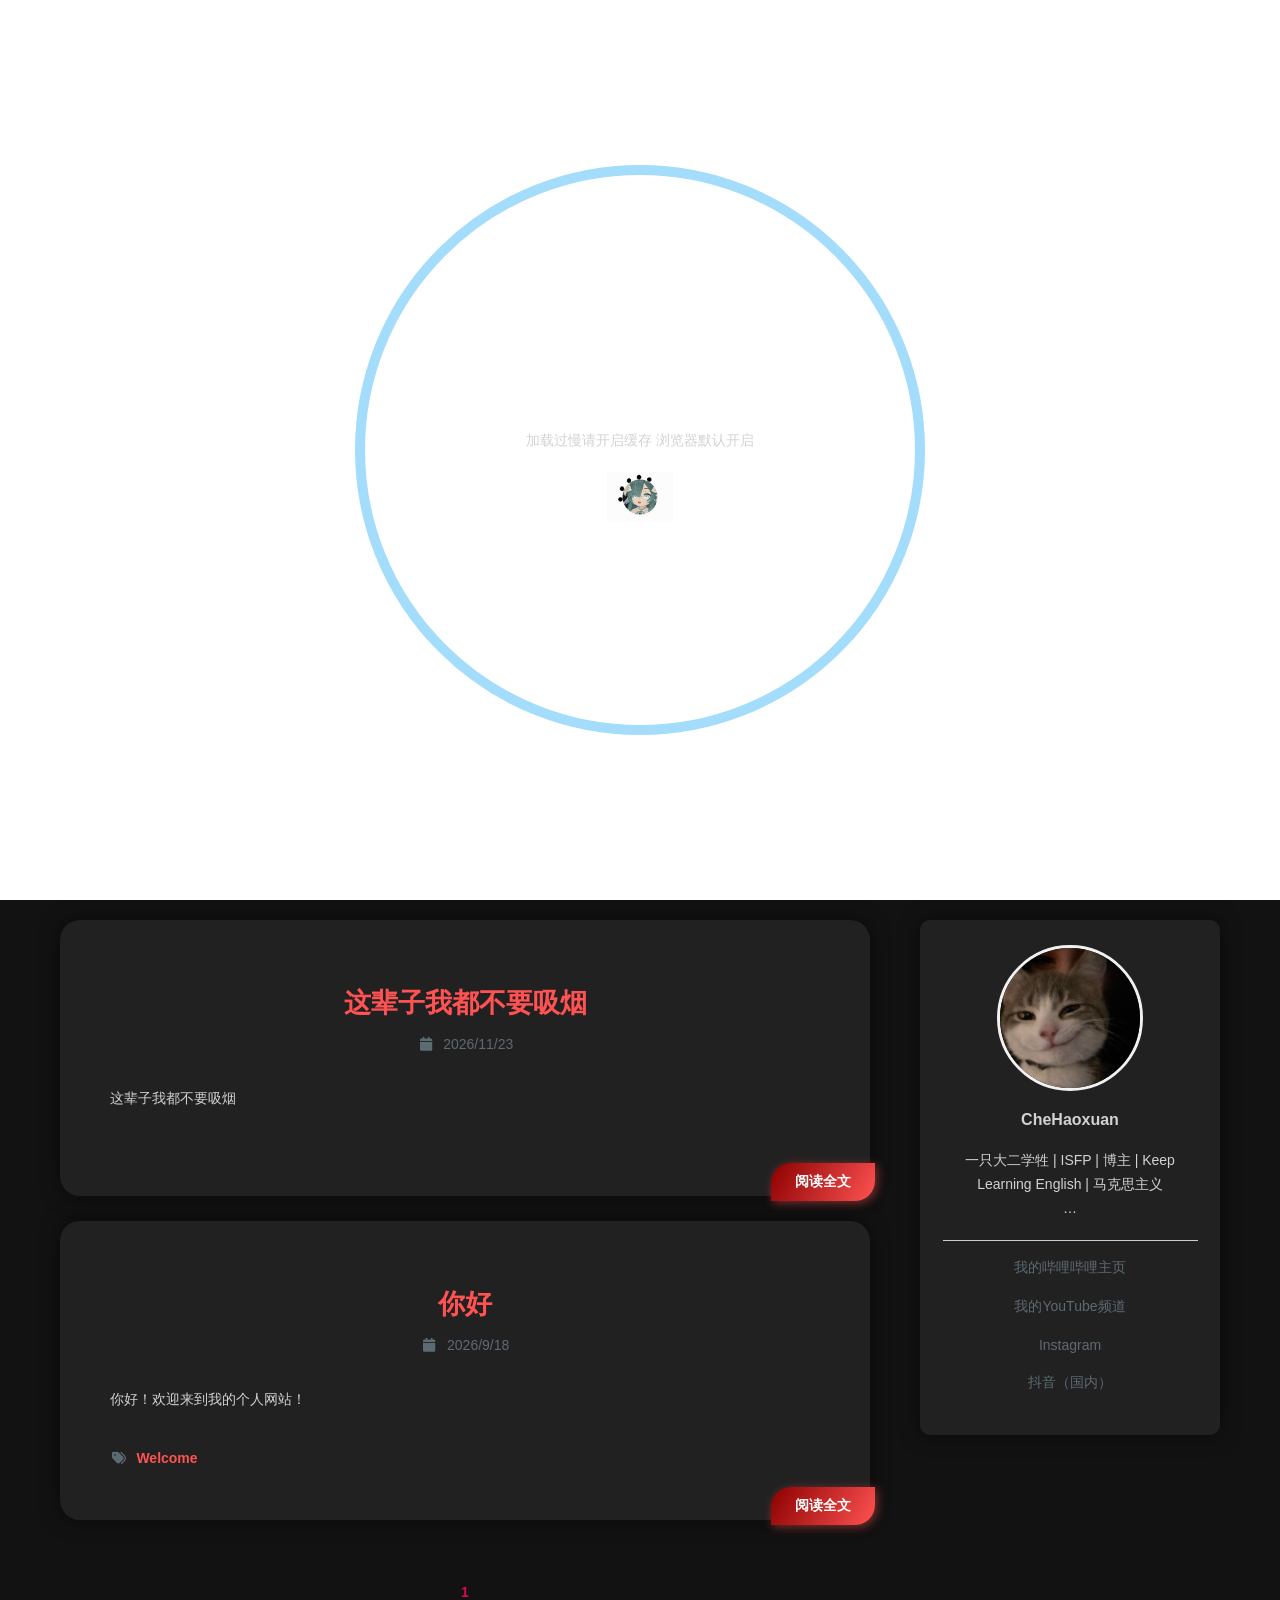
==== commit e57938f0: "Site updated: 2026-11-23 02:02:11" ====
--- a/index.html
+++ b/index.html
@@ -244,7 +244,7 @@
         
         <span class="tag">
             
-            <a href="/tags/Welcome/" style="color: #546e7a">Welcome</a>
+            <a href="/tags/Welcome/" style="color: #ff5252">Welcome</a>
         </span>
         
     </div>
@@ -332,5 +332,6 @@
     </div>
     <script src="/js/main.js"></script>
     
+    
 </body>
 </html>
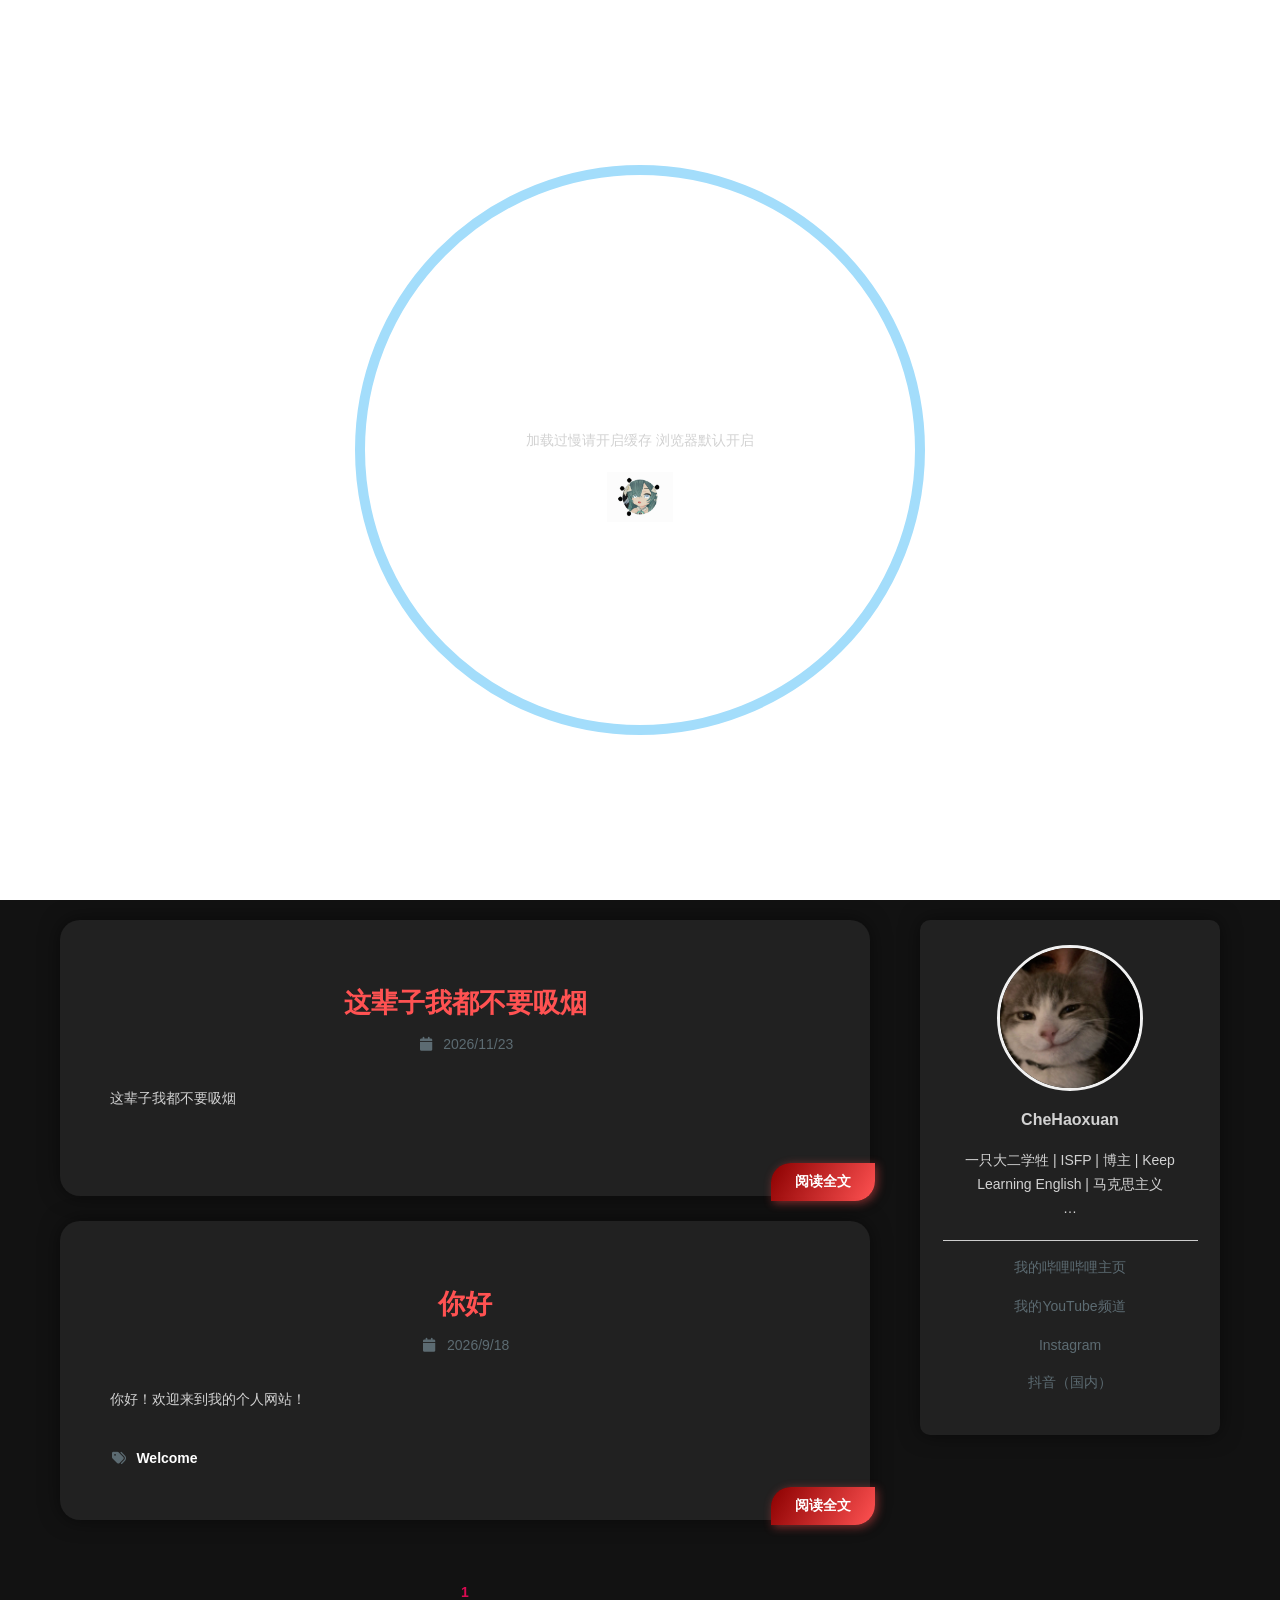
==== commit 051bfefe: "Site updated: 2026-11-23 02:05:48" ====
--- a/index.html
+++ b/index.html
@@ -12,6 +12,13 @@
         content="width=device-width, initial-scale=1.0, maximum-scale=1.0, user-scalable=0"
     />
     <link rel="icon" href="/images/avatar.jpg" />
+    <link rel="manifest" href="/manifest.webmanifest" />
+    <meta name="theme-color" content="#121212" />
+    <meta name="mobile-web-app-capable" content="yes" />
+    <meta name="apple-mobile-web-app-capable" content="yes" />
+    <meta name="apple-mobile-web-app-status-bar-style" content="black" />
+    <meta name="apple-mobile-web-app-title" content="Che's Terminal" />
+    <link rel="apple-touch-icon" sizes="180x180" href="/icons/icon-180.png" />
     <link rel="preconnect" href="https://s4.zstatic.net" />
 <script src="https://s4.zstatic.net/ajax/libs/vue/3.3.7/vue.global.prod.min.js"></script>
 <link rel="stylesheet" href="https://s4.zstatic.net/ajax/libs/font-awesome/6.4.2/css/all.min.css" />
@@ -244,7 +251,7 @@
         
         <span class="tag">
             
-            <a href="/tags/Welcome/" style="color: #ff5252">Welcome</a>
+            <a href="/tags/Welcome/" style="color: #ffffff">Welcome</a>
         </span>
         
     </div>
@@ -333,5 +340,12 @@
     <script src="/js/main.js"></script>
     
     
+    <script>
+        if ("serviceWorker" in navigator) {
+            window.addEventListener("load", () => {
+                navigator.serviceWorker.register("/sw.js").catch(() => {});
+            });
+        }
+    </script>
 </body>
 </html>
